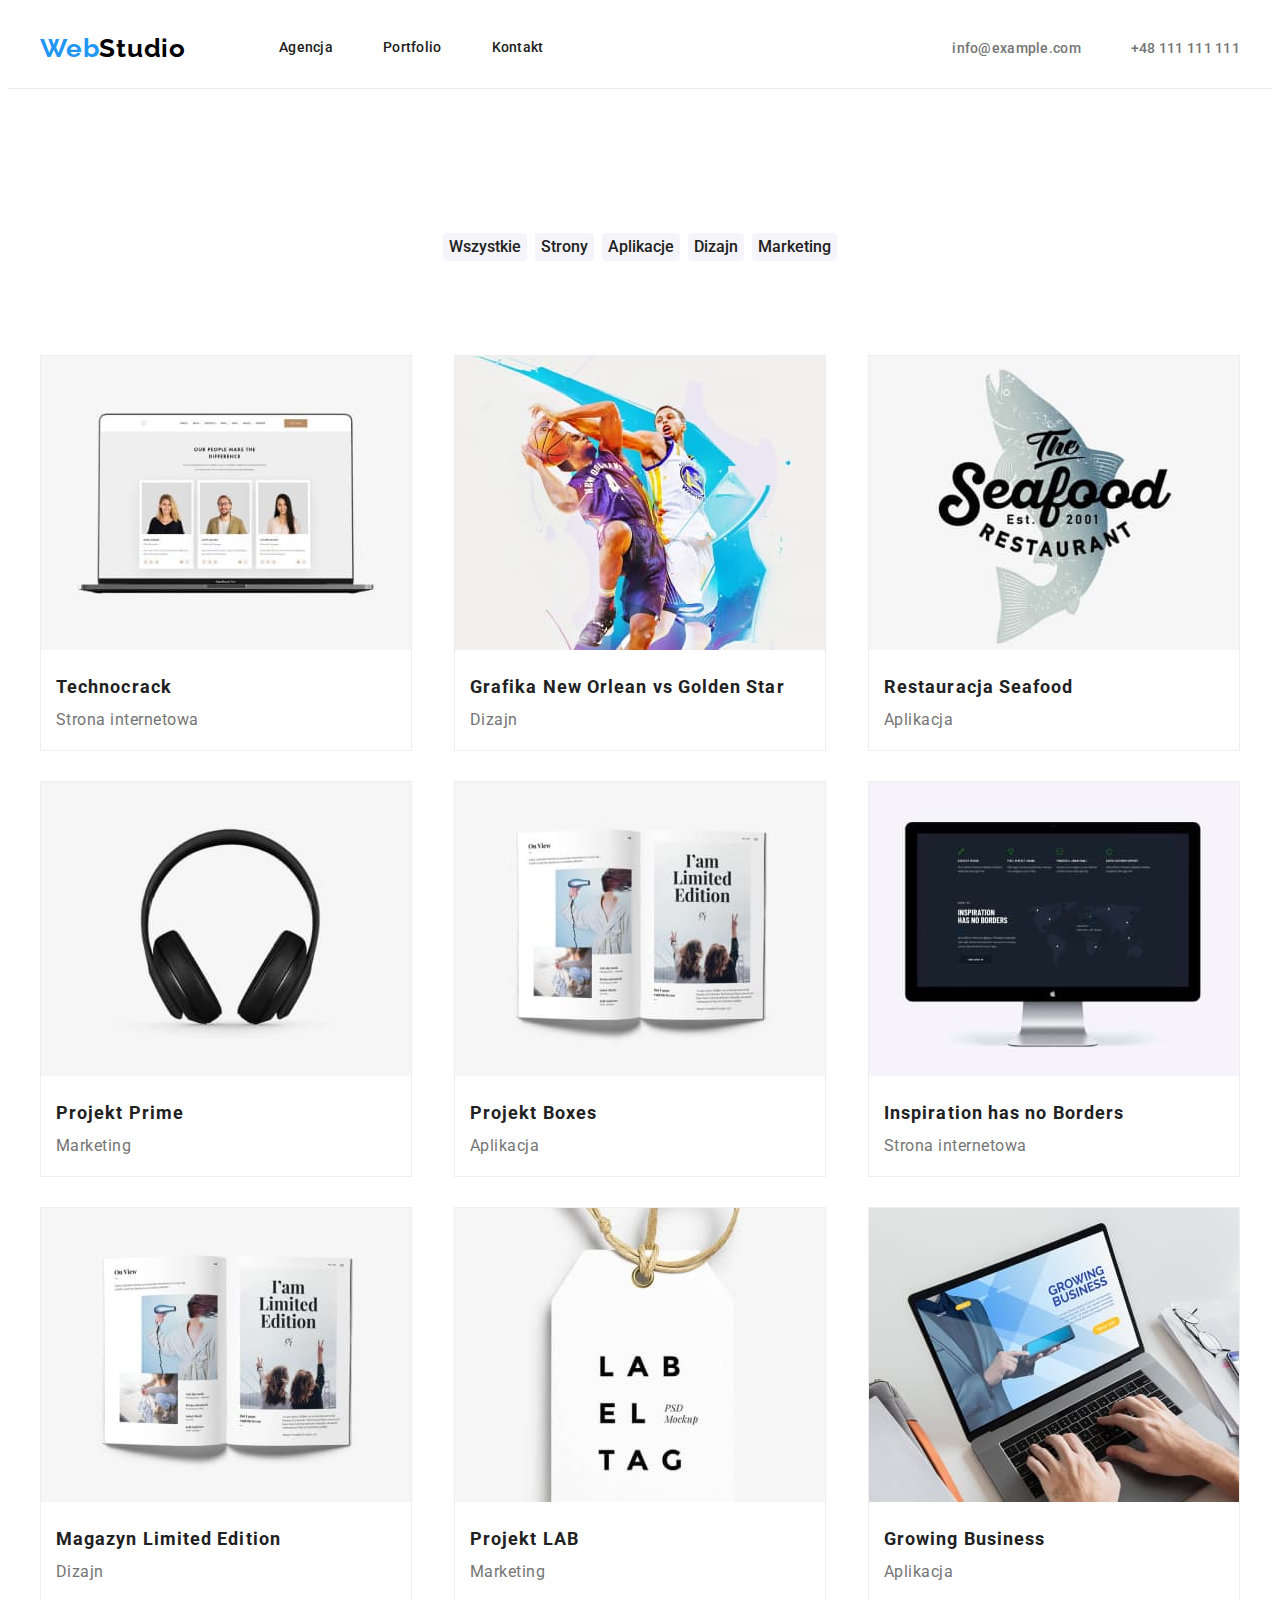
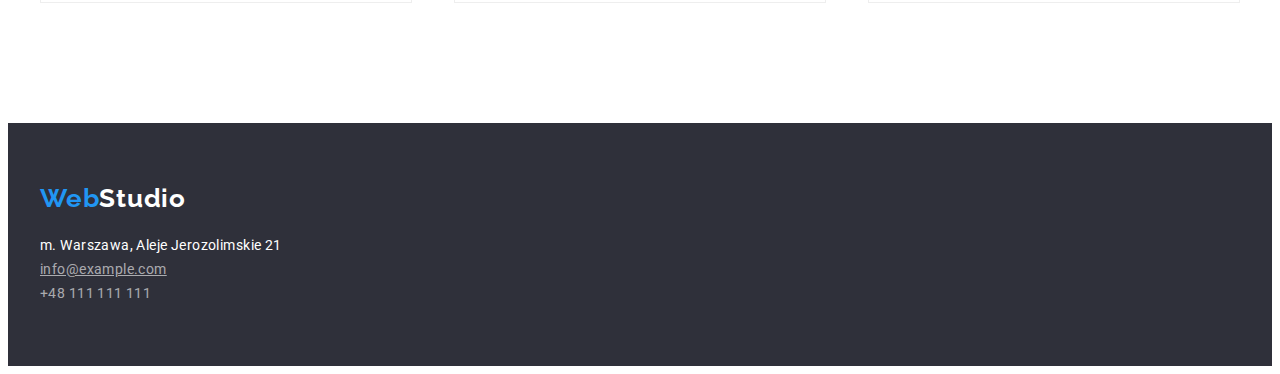
==== portfolio.html @ 2728b2bf "copy" ====
<!DOCTYPE html>
<html lang="en">

<head>
  <meta charset="UTF-8" />
  <meta http-equiv="X-UA-Compatible" content="IE=edge" />
  <meta name="viewport" content="width=device-width, initial-scale=1.0" />
  <title>goit-markup-hw-03</title>

  <link href="https://fonts.googleapis.com/css2?family=Raleway:wght@700&family=Roboto:wght@400;500;700;900&display=swap"
    rel="stylesheet" />
  <link
    rel="stylesheet"
    href="https://github.com/sindresorhus/modern-normalize/blob/b59ec0d3d8654cbb6843bc9ea45aef5f1d680108/modern-normalize.css"
  />
  <link rel="stylesheet" href="./css/styles.css" />
</head>

<body>
  <header class="header">
    <div class="container nav-flex">
      <nav class="header-nav"></nav>
      <a href="index.html" class="link logo-blue">Web<span class="logo-black">Studio</span></a>

      <ul class="header-nav-list list">
        <li class="header-nav-item">
          <a href="index.html" class="link agencja-button">Agencja</a>
        </li>
        <li class="header-nav-item">
          <a href="portfolio.html" class="link portfolio-button">Portfolio</a>
        </li>
        <li class="header-nav-item"><a href="Kontakt" class="link kontakty-button">Kontakt</a></li>
      </ul>
      </nav>
      <ul class="header-contact-list list">
        <li class="header-contact-item">
          <a href="mailto:info@example.com" class="link address-header">info@example.com</a>
        </li>
        <li class="header-contact-item">
          <a href="tel:+48111111111" class="link address-header">+48 111 111 111</a>
        </li>
      </ul>
    </div>
  </header>
  <main>
    <section class="portfolio-section">
      <div class="container">
        <ul class="list portfolio-button-list">
          <li class="portfolio-button-space"><button class="button" type="button">Wszystkie</button></li>
          <li class="portfolio-button-space"><button class="button" type="button">Strony</button></li>
          <li class="portfolio-button-space"><button class="button" type="button">Aplikacje</button></li>
          <li class="portfolio-button-space"><button class="button" type="button">Dizajn</button></li>
          <li class="portfolio-button-space"><button class="button" type="button">Marketing</button></li>
        </ul>
      </div>
    </section>
    <section>
      <div class="container">
        <ul class="list portfolio-list">
          <li class="portfolio-item">
            <img src="images/laptop_op.jpg" alt="Laptop" width="370" height="294" />
            <div class="portfolio-border">
              <h3 class="link">Technocrack</h3>
              <p class="link">Strona internetowa</p>
            </div>
          </li>
          <li class="portfolio-item">
            <img src="images/basketball_op.jpg" alt="Playing basketball" width="370" height="294" />
            <div class="portfolio-border">
              <h3 class="link">Grafika New Orlean vs Golden Star</h3>
              <p class="link">Dizajn</p>
            </div>
          </li>
          <li class="portfolio-item">
            <img src="images/seafood_op.jpg" alt="Seafood poster" width="370" height="294" />
            <div class="portfolio-border">
              <h3 class="link">Restauracja Seafood</h3>
              <p class="link">Aplikacja</p>
            </div>
          </li>
          <li class="portfolio-item">
            <img src="images/headphones_op.jpg" alt="Headphones" width="370" height="294" />
            <div class="portfolio-border">
              <h3 class="link">Projekt Prime</h3>
              <p class="link">Marketing</p>
            </div>
          </li>
          <li class="portfolio-item">
            <img src="images/book_op.jpg" alt="Box" width="370" height="294" />
            <div class="portfolio-border">
              <h3 class="link">Projekt Boxes</h3>
              <p class="link">Aplikacja</p>
            </div>
          </li>
          <li class="portfolio-item">
            <img src="images/imac_op.jpg" alt="iMac" width="370" height="294" />
            <div class="portfolio-border">
              <h3 class="link">Inspiration has no Borders</h3>
              <p class="link">Strona internetowa</p>
            </div>
          </li>
          <li class="portfolio-item">
            <img src="images/book_op.jpg" alt="Book" width="370" height="294" />
            <div class="portfolio-border">
              <h3 class="link">Magazyn Limited Edition</h3>
              <p class="link">Dizajn</p>
            </div>
          </li>
          <li class="portfolio-item">
            <img src="images/label_op.jpg" alt="Label" width="370" height="294" />
            <div class="portfolio-border">
              <h3 class="link">Projekt LAB</h3>
              <p class="link">Marketing</p>
            </div>
          </li>
          <li class="portfolio-item">
            <img src="images/laptop-writing_op.jpg" alt="Writing on laptop" width="370" height="294" />
            <div class="portfolio-border">
              <h3 class="link">Growing Business</h3>
              <p class="link">Aplikacja</p>
            </div>
          </li>
        </ul>
      </div>
    </section>
  </main>
  <footer class="footer">
    <div class="container">
      <a href="index.html" class="link logo-blue">Web<span class="logo-white">Studio</span></a>
      <address class="footer-con">
        <ul class="list">
          <li class="address-footer">m. Warszawa, Aleje Jerozolimskie 21</li>
          <li>
            <a href="mailto:info@example.com" class="link link-footer">info@example.com</a>
          </li>
          <li>
            <a href="tel:+48111111111" class="link footer-tel">+48 111 111 111</a>
          </li>
        </ul>
      </address>
    </div>
  </footer>
</body>

</html>
---- css/styles.css ----
h1,
h2,
h3,
h4,
h5,
h6,
p,
ul {
  margin: 0;
  padding: 0;
}

.container {
  width: 1200px;
  margin-left: auto;
  margin-right: auto;
}
.header {
  border-bottom: 1px solid #ececec;
  height: 80px;
}

.header-nav {
  display: flex;
  align-items: center;
}

.nav-flex {
  display: flex;
  align-items: center;
}

.header-nav-list {
  display: flex;
  margin-left: 93px;
}

.header-nav-item:not(:last-child) {
  margin-right: 50px;
}

body {
  font-family: "Roboto";
  font-style: normal;
  background: #ffffff;
}

.link {
  text-decoration: none;
}

.list {
  list-style: none;
}

.logo-blue {
  font-family: "Raleway";
  font-weight: 700;
  font-size: 26px;
  line-height: 1.19;
  letter-spacing: 0.03em;
  color: #2196f3;
}

.logo-black {
  font-family: "Raleway";
  font-weight: 700;
  font-size: 26px;
  line-height: 1.19;
  letter-spacing: 0.03em;
  color: #000000;
}
.logo-white {
  font-family: "Raleway";
  font-weight: 700;
  font-size: 26px;
  line-height: 1.19;
  letter-spacing: 0.03em;
  color: #ffffff;
}

.agencja-button {
  display: block;
  padding-top: 32px;
  padding-bottom: 32px;

  font-weight: 500;
  font-size: 14px;
  line-height: 1.14;
  letter-spacing: 0.02em;
  color: #212121;
}
.portfolio-button {
  display: block;
  padding-top: 32px;
  padding-bottom: 32px;

  font-weight: 500;
  font-size: 14px;
  line-height: 1.14;
  letter-spacing: 0.02em;
  color: #212121;
}

.kontakty-button {
  display: block;
  padding-top: 32px;
  padding-bottom: 32px;

  font-weight: 500;
  font-size: 14px;
  line-height: 1.14;
  letter-spacing: 0.02em;
  color: #212121;
}

.header-contact-list {
  display: flex;
  margin-left: auto;
}

.header-contact-item {
  margin-left: 50px;
}

.button {
  font-family: "Roboto";
  font-weight: 500;
  font-size: 16px;
  line-height: 1.625;
  letter-spacing: 3%;
  border-radius: 4px;
  border-color: #f5f4fa;
  border-style: none;
  background-color: #f5f4fa;
  color: #212121;
  cursor: pointer;
}
.button:hover,
.button:focus {
  background-color: #2196f3;
  color: #ffffff;
}

.link:hover,
.link:focus {
  text-decoration: none;
  color: #2196f3;
}

.link-color {
  color: #757575;
}

.link-footer {
  font-style: normal;
  font-weight: 400;
  font-size: 14px;
  line-height: 1.71;
  letter-spacing: 0.03em;
  text-decoration-line: underline;
  color: rgba(255, 255, 255, 0.6);
}

.footer-tel {
  font-style: normal;
  font-weight: 400;
  font-size: 14px;
  line-height: 1.71;
  letter-spacing: 0.03em;
  text-decoration-line: none;
  color: rgba(255, 255, 255, 0.6);
}
.footer {
  background-color: #2f303a;
  padding-top: 60px;
  padding-bottom: 60px;
}

.footer-con {
  margin-top: 20px;
}

.address-footer {
  font-style: normal;
  font-weight: 400;
  font-size: 14px;
  line-height: 1.71;
  letter-spacing: 0.03em;
  color: #ffffff;
}

.address-header {
  font-style: normal;
  font-weight: 500;
  font-size: 14px;
  line-height: 1.14;
  letter-spacing: 0.02em;
  color: #757575;
}

h3 {
  font-weight: 700;
  font-size: 18px;
  line-height: 2;
  letter-spacing: 0.06em;
  color: #212121;
}

p {
  font-weight: 400;
  font-size: 16px;
  line-height: 1.875;
  letter-spacing: 0.03em;
  color: #757575;
}

.main-section {
  font-size: 44px;
  padding-top: 200px;
  padding-bottom: 280px;
  height: 120px;
  color: #ffffff;
  text-align: center;
  background-color: #2f303a;
}

.main-section-h1 {
  margin-left: auto;
  margin-right: auto;
  max-width: 696px;
  font-weight: 900;
  line-height: 1.36;
  letter-spacing: 0.06em;
  text-transform: uppercase;
}

.middle-section {
  padding-top: 94px;
  padding-bottom: 94px;
}

.middle-list {
  display: flex;
  justify-content: space-between;
}

.middle-title {
  margin-bottom: 10px;
  font-weight: 700;
  font-size: 14px;
  line-height: 1.14;
  text-transform: uppercase;
}

.middle-text {
  font-size: 14px;
  line-height: 1.71;
}

.work-section {
  padding-bottom: 94px;
}

.work-list {
  display: flex;
  justify-content: space-between;
}

.section-title {
  margin-bottom: 50px;
  text-align: center;
}

.team-section {
  padding-top: 94px;
  padding-bottom: 94px;
  background-color: #f5f4fa;
}

.team-list {
  display: flex;
  justify-content: space-between;
}
.team-item {
  box-sizing: border-box;
  background-color: #ffffff;
  box-shadow: 0px 1px 3px rgba(0, 0, 0, 0.12), 0px 1px 1px rgba(0, 0, 0, 0.14),
    0px 2px 1px rgba(0, 0, 0, 0.2);
  border-radius: 0px 0px 4px 4px;
}
.team-whole {
  padding: 30px 0px;
}

.team-people {
  font-weight: 500;
  font-size: 16px;
  line-height: 1.19;
  text-align: center;
}

.team-possition {
  margin-top: 10px;

  font-size: 16px;
  line-height: 1.19;
  text-align: center;
}

.button-main {
  font-family: "Roboto";
  font-weight: 700;
  font-size: 16px;
  line-height: 1.88;
  letter-spacing: 0.06em;
  border-radius: 4px;
  display: inline-block;
  min-width: 200px;
  border: 1px solid transparent;
  padding: 10px 32px;
  align-items: center;
  text-align: center;
  border-color: #f5f4fa;
  border-style: none;
  background-color: #2196f3;
  color: #ffffff;
  cursor: pointer;
}
.button-main:hover,
.button-main:focus {
  background-color: #2196f3;
  color: #ffffff;
}

.font-name {
  font-weight: 500;
  font-size: 16px;
  line-height: 1.19;
  letter-spacing: 0.03em;
  color: #212121;
}

.font-possition {
  font-weight: 400;
  font-size: 16px;
  line-height: 1.19;
  letter-spacing: 0.03em;
  color: #757575;
}

.portfolio-section {
  padding-top: 94px;
  padding-bottom: 94px;
}
.portfolio-button-list {
  display: flex;
  justify-content: center;
  margin-top: 50px;
  margin-left: 862;
}
.portfolio-list {
  display: flex;
  flex-wrap: wrap;
  justify-content: space-between;
  padding-bottom: 90px;
}
.portfolio-item {
  box-sizing: border-box;
  border: 1px solid;
  border-color: #eeeeee;
  background-color: #ffffff;
  margin-bottom: 30px;
}
.portfolio-trans {
  border: 1px solid #eeeeee;
  border-top: transparent;
  padding: 20px 24px;
}
.portfolio-button-space:not(:last-child) {
  margin-right: 8px;
}
.portfolio-border {
  padding-left: 15px;
  padding-top: 15px;
  padding-bottom: 15px;
}
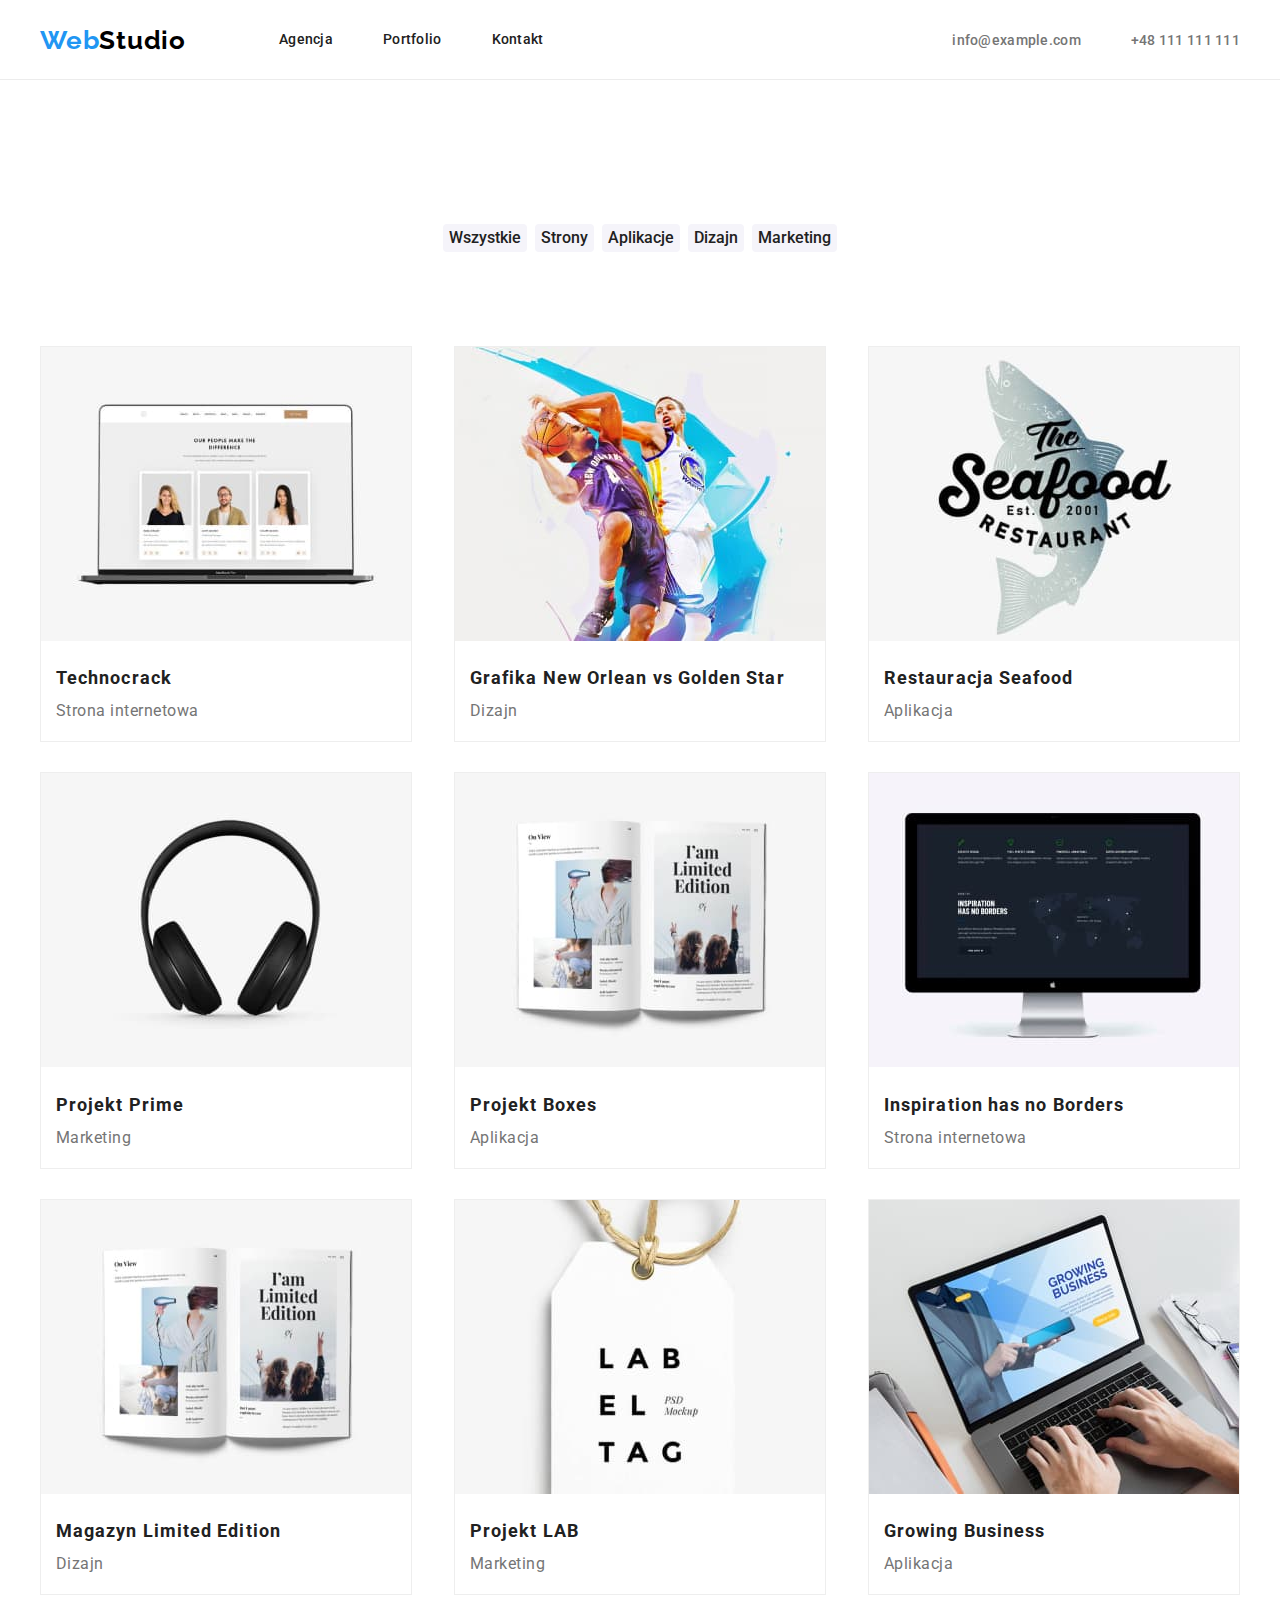
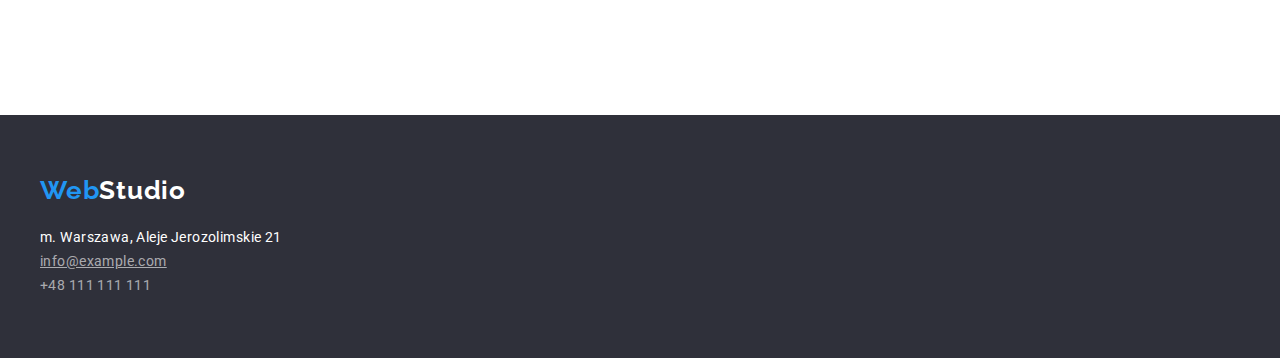
==== commit d654f44d: "index" ====
--- a/portfolio.html
+++ b/portfolio.html
@@ -9,10 +9,7 @@
 
   <link href="https://fonts.googleapis.com/css2?family=Raleway:wght@700&family=Roboto:wght@400;500;700;900&display=swap"
     rel="stylesheet" />
-  <link
-    rel="stylesheet"
-    href="https://github.com/sindresorhus/modern-normalize/blob/b59ec0d3d8654cbb6843bc9ea45aef5f1d680108/modern-normalize.css"
-  />
+    <link rel="stylesheet" href="https://cdnjs.cloudflare.com/ajax/libs/modern-normalize/1.1.0/modern-normalize.css" />
   <link rel="stylesheet" href="./css/styles.css" />
 </head>
 
--- a/css/styles.css
+++ b/css/styles.css
@@ -172,6 +172,7 @@
   color: rgba(255, 255, 255, 0.6);
 }
 .footer {
+  display: flex;
   background-color: #2f303a;
   padding-top: 60px;
   padding-bottom: 60px;
@@ -180,7 +181,9 @@
 .footer-con {
   margin-top: 20px;
 }
-
+.footer-flex {
+  display: flex;
+}
 .address-footer {
   font-style: normal;
   font-weight: 400;
@@ -222,7 +225,16 @@
   height: 120px;
   color: #ffffff;
   text-align: center;
-  background-color: #2f303a;
+  background-image: linear-gradient(
+      to right,
+      rgba(47, 48, 58, 0.4),
+      rgba(47, 48, 58, 0.4)
+    ),
+    url(../images/main.jpg);
+  background-color: var(--hero-background-color);
+  background-repeat: no-repeat;
+  background-position: center;
+  background-size: cover;
 }
 
 .main-section-h1 {
@@ -385,3 +397,105 @@
   padding-top: 15px;
   padding-bottom: 15px;
 }
+.contact-icon {
+  margin-right: 10px;
+  fill: currentColor;
+}
+.middle-icon {
+  display: flex;
+  width: 270px;
+  height: 120px;
+  align-items: center;
+  justify-content: center;
+  flex-direction: column;
+  margin-bottom: 30px;
+  background-color: #f5f4fa;
+}
+
+.social-list {
+  display: flex;
+  padding: 0px 32px;
+  margin-top: 16px;
+  list-style: none;
+  justify-content: space-between;
+  align-items: center;
+}
+
+.social-item {
+  width: 44px;
+  height: 44px;
+}
+
+.social-link {
+  width: 44px;
+  height: 44px;
+  display: block;
+  border-radius: 50%;
+  color: #afb1b8;
+  background-color: #f5f4fa;
+}
+
+.social-link:hover,
+.social-link:focus {
+  color: #ffffff;
+  background-color: #2196f3;
+}
+
+.social-icon {
+  margin: 12px 0px 0px 12px;
+  fill: currentColor;
+}
+
+.client-section {
+  padding-top: 94px;
+  padding-bottom: 94px;
+}
+
+.client-title {
+  margin-bottom: 50px;
+  font-weight: 700;
+  font-size: 36px;
+  line-height: 1.17;
+  text-align: center;
+}
+
+.client-list {
+  display: flex;
+  list-style: none;
+  justify-content: space-between;
+  align-items: center;
+}
+
+.client-item {
+  box-sizing: border-box;
+}
+
+.client-link {
+  display: block;
+  border: 1px solid #afb1b8;
+  color: #afb1b8;
+  background-color: #fff;
+  padding: 16px 32px;
+}
+
+.client-link:hover,
+.client-link:focus {
+  color: #2196f3;
+  border-color: #2196f3;
+}
+
+.client-icon {
+  fill: currentColor;
+}
+.footer-list {
+  display: flex;
+  padding: 0;
+  margin-top: 0;
+  list-style: none;
+  justify-content: space-between;
+  align-items: center;
+}
+.footer-social-flex {
+  margin-left: 500px;
+  width: 206px;
+}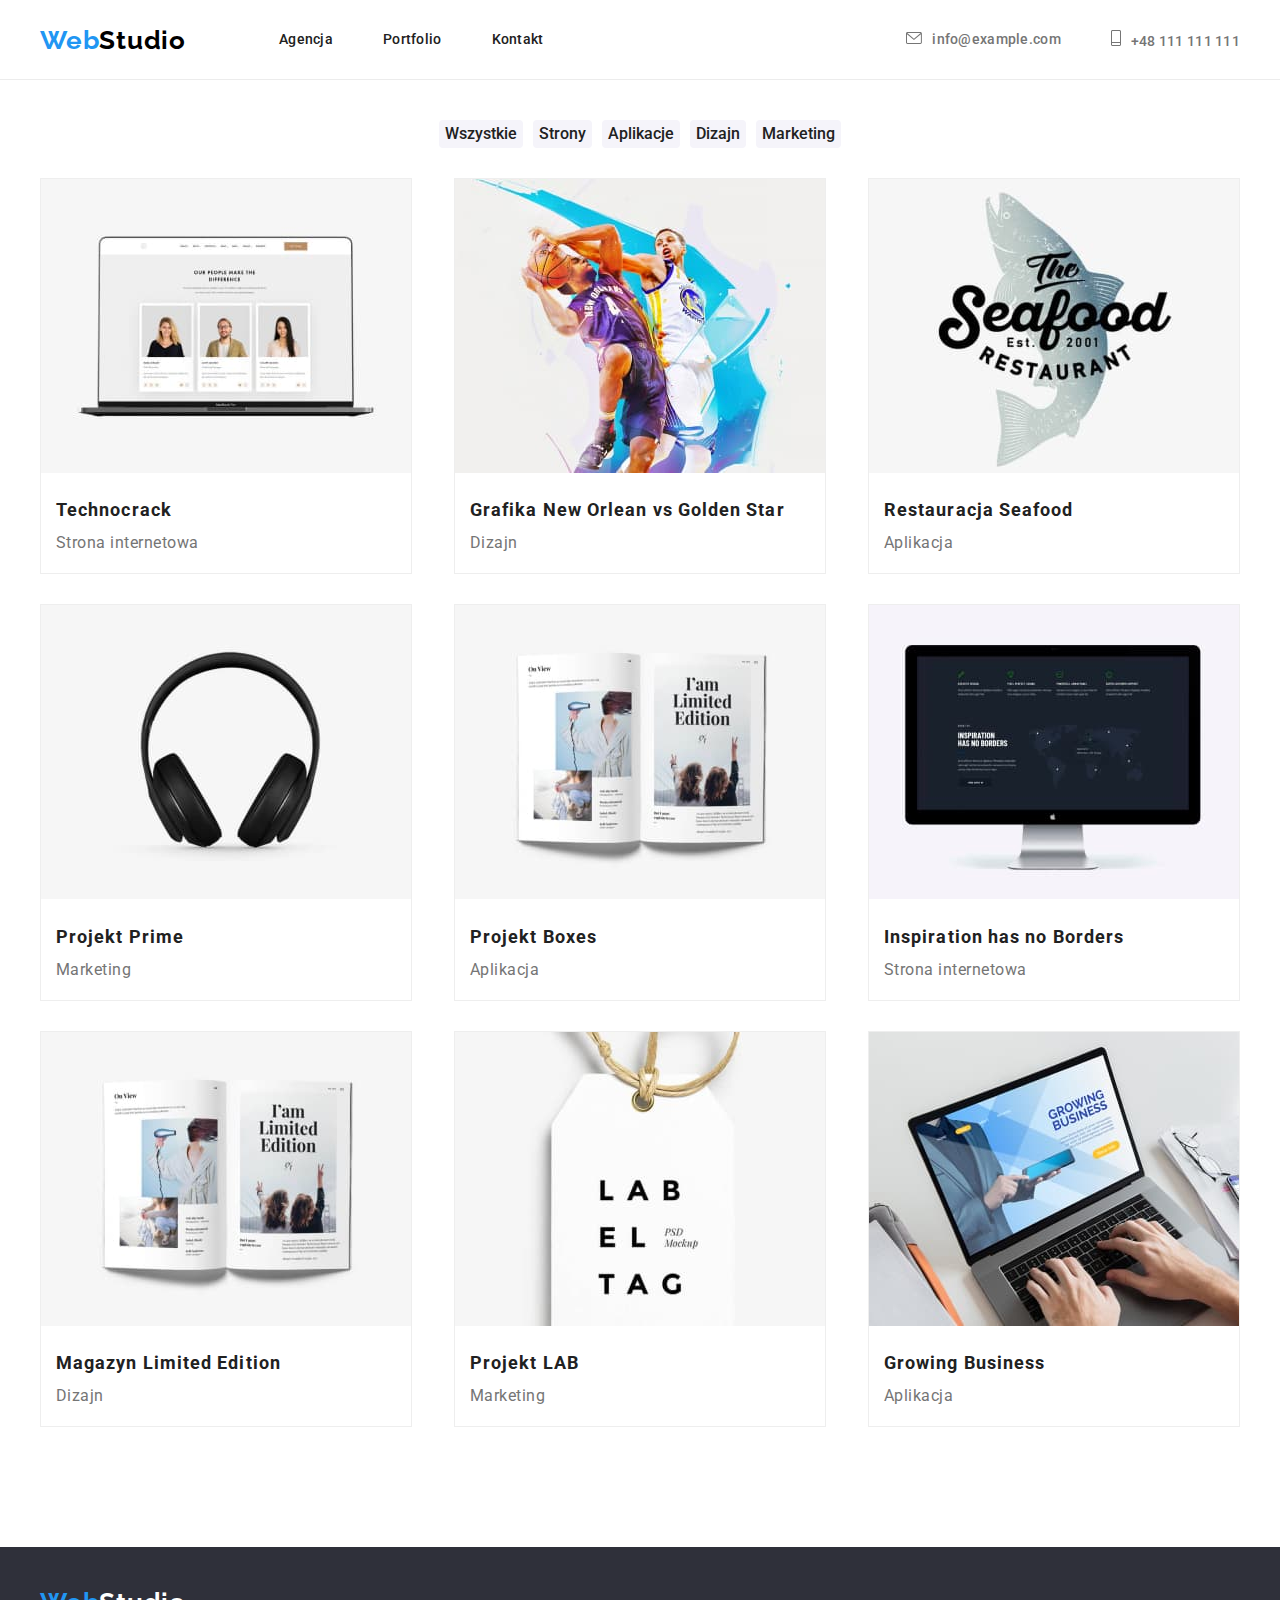
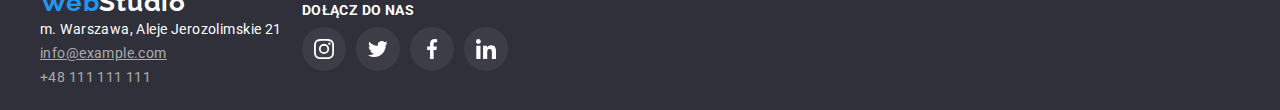
==== commit 81b206d4: "fin" ====
--- a/portfolio.html
+++ b/portfolio.html
@@ -5,7 +5,7 @@
   <meta charset="UTF-8" />
   <meta http-equiv="X-UA-Compatible" content="IE=edge" />
   <meta name="viewport" content="width=device-width, initial-scale=1.0" />
-  <title>goit-markup-hw-03</title>
+  <title>goit-markup-hw-04</title>
 
   <link href="https://fonts.googleapis.com/css2?family=Raleway:wght@700&family=Roboto:wght@400;500;700;900&display=swap"
     rel="stylesheet" />
@@ -21,7 +21,7 @@
 
       <ul class="header-nav-list list">
         <li class="header-nav-item">
-          <a href="index.html" class="link agencja-button">Agencja</a>
+          <a href="Agencja" class="link agencja-button">Agencja</a>
         </li>
         <li class="header-nav-item">
           <a href="portfolio.html" class="link portfolio-button">Portfolio</a>
@@ -31,10 +31,15 @@
       </nav>
       <ul class="header-contact-list list">
         <li class="header-contact-item">
-          <a href="mailto:info@example.com" class="link address-header">info@example.com</a>
+          <a href="mailto:info@example.com" class="link address-header"><svg class="contact-icon" width="16"
+              height="12">
+              <use href="./images/icons.svg#icon-envelope"></use>
+            </svg>info@example.com</a>
         </li>
         <li class="header-contact-item">
-          <a href="tel:+48111111111" class="link address-header">+48 111 111 111</a>
+          <a href="tel:+48111111111" class="link address-header"><svg class="contact-icon" width="10" height="16">
+              <use href="./images/icons.svg#icon-mobile"></use>
+            </svg>+48 111 111 111</a>
         </li>
       </ul>
     </div>
@@ -123,18 +128,55 @@
   </main>
   <footer class="footer">
     <div class="container">
-      <a href="index.html" class="link logo-blue">Web<span class="logo-white">Studio</span></a>
-      <address class="footer-con">
-        <ul class="list">
-          <li class="address-footer">m. Warszawa, Aleje Jerozolimskie 21</li>
-          <li>
-            <a href="mailto:info@example.com" class="link link-footer">info@example.com</a>
-          </li>
-          <li>
-            <a href="tel:+48111111111" class="link footer-tel">+48 111 111 111</a>
-          </li>
-        </ul>
-      </address>
+      <div class="footer-con">
+        <div>
+        <a href="index.html" class="link logo-blue">Web<span class="logo-white">Studio</span></a>
+        <address class="">
+          <ul class="list">
+            <li class="address-footer">m. Warszawa, Aleje Jerozolimskie 21</li>
+            <li>
+              <a href="mailto:info@example.com" class="link link-footer">info@example.com</a>
+            </li>
+            <li>
+              <a href="tel:+48111111111" class="link footer-tel">+48 111 111 111</a>
+            </li>
+          </ul>
+        </address>
+      </div>
+        <div class="footer-social-flex">
+          <p class="footer-p-text">DOŁĄCZ DO NAS</p>
+          <ul class="footer-list list">
+            <li>
+              <a class="footer-link" href="https://www.instagram.com/">
+                <svg class="footer-icon" width="20" height="20">
+                  <use href="./images/icons.svg#icon-instagram"></use>
+                </svg>
+              </a>
+            </li>
+            <li>
+              <a class="footer-link" href="https://twitter.com/">
+                <svg class="footer-icon" width="20" height="20">
+                  <use href="./images/icons.svg#icon-twitter"></use>
+                </svg>
+              </a>
+            </li>
+            <li>
+              <a class="footer-link" href="https://www.facebook.com/">
+                <svg class="footer-icon" width="20" height="20">
+                  <use href="./images/icons.svg#icon-facebook"></use>
+                </svg>
+              </a>
+            </li>
+            <li>
+              <a class="footer-link" href="https://www.linkedin.com/">
+                <svg class="footer-icon" width="20" height="20">
+                  <use href="./images/icons.svg#icon-linkedin"></use>
+                </svg>
+              </a>
+            </li>
+          </ul>
+        </div>
+      </div>
     </div>
   </footer>
 </body>
--- a/css/styles.css
+++ b/css/styles.css
@@ -174,8 +174,8 @@
 .footer {
   display: flex;
   background-color: #2f303a;
-  padding-top: 60px;
-  padding-bottom: 60px;
+  padding-top: 20px;
+  padding-bottom: 20px;
 }
 
 .footer-con {
@@ -362,13 +362,13 @@
 }
 
 .portfolio-section {
-  padding-top: 94px;
-  padding-bottom: 94px;
+  padding-top: 10px;
+  padding-bottom: 30px;
 }
 .portfolio-button-list {
   display: flex;
   justify-content: center;
-  margin-top: 50px;
+  margin-top: 30px;
   margin-left: 862;
 }
 .portfolio-list {
@@ -384,13 +384,18 @@
   background-color: #ffffff;
   margin-bottom: 30px;
 }
+.portfolio-item:hover,
+.portfolio-item:focus {
+  box-shadow: 0px 3px 1px rgba(0, 0, 0, 0.1), 0px 1px 2px rgba(0, 0, 0, 0.08),
+    0px 2px 2px rgba(0, 0, 0, 0.12);
+}
 .portfolio-trans {
   border: 1px solid #eeeeee;
   border-top: transparent;
   padding: 20px 24px;
 }
 .portfolio-button-space:not(:last-child) {
-  margin-right: 8px;
+  margin-right: 10px;
 }
 .portfolio-border {
   padding-left: 15px;
@@ -487,6 +492,9 @@
 .client-icon {
   fill: currentColor;
 }
+.footer-con {
+  display: flex;
+}
 .footer-list {
   display: flex;
   padding: 0;
@@ -496,6 +504,42 @@
   align-items: center;
 }
 .footer-social-flex {
-  margin-left: 500px;
-  width: 206px;
+  margin-left: 20px;
+}
+.footer-p-text {
+font-family: 'Roboto';
+font-style: normal;
+font-weight: 700;
+font-size: 14px;
+line-height: 16px;
+letter-spacing: 0.03em;
+text-transform: uppercase;
+padding: 15px 0px 10px 0px;
+margin-bottom: 15px;
+color: #FFFFFF;
+width: 113px;
+height: 16px;
+left: 531px;
+top: 2751px;
+}
+
+.footer-link {
+  width: 44px;
+  height: 44px;
+  display: block;
+  border-radius: 50%;
+  color: #ffffff;
+  background-color: #ffffff10;
+  margin-right: 10px;
+}
+
+.footer-link:hover,
+.footer-link:focus {
+  color: #ffffff;
+  background-color: #2196f3;
+}
+
+.footer-icon {
+  margin: 12px 0px 0px 12px;
+  fill: currentColor;
 }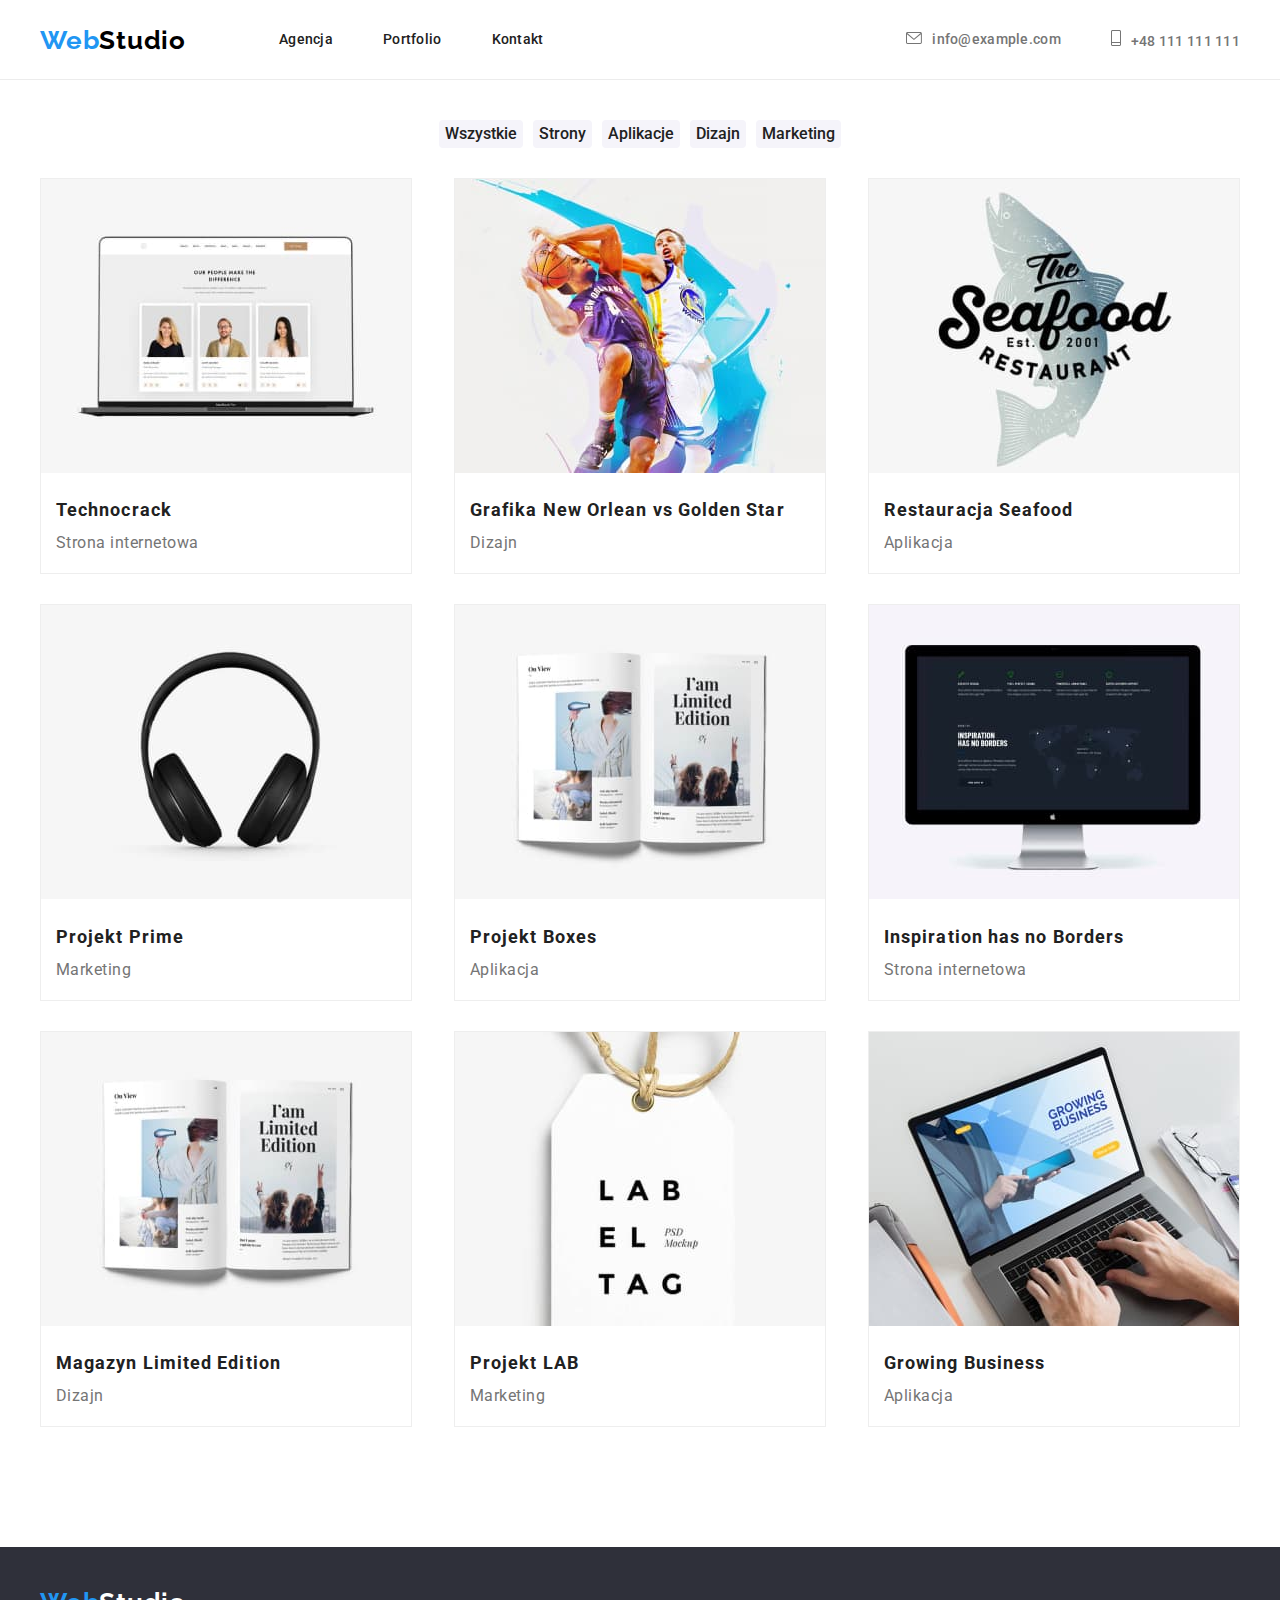
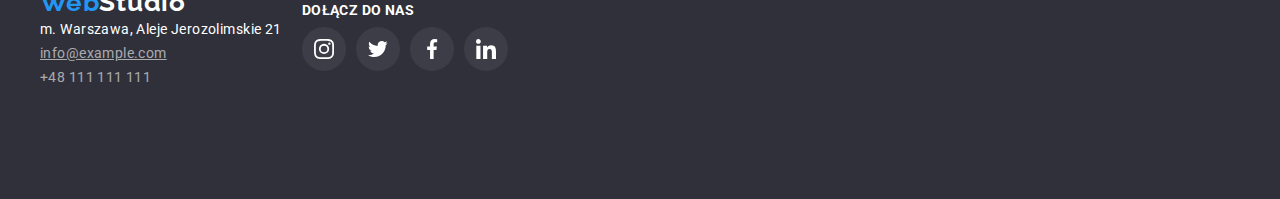
==== commit d7c8c3ed: "poprawka 2" ====
--- a/portfolio.html
+++ b/portfolio.html
@@ -6,7 +6,6 @@
   <meta http-equiv="X-UA-Compatible" content="IE=edge" />
   <meta name="viewport" content="width=device-width, initial-scale=1.0" />
   <title>goit-markup-hw-04</title>
-
   <link href="https://fonts.googleapis.com/css2?family=Raleway:wght@700&family=Roboto:wght@400;500;700;900&display=swap"
     rel="stylesheet" />
     <link rel="stylesheet" href="https://cdnjs.cloudflare.com/ajax/libs/modern-normalize/1.1.0/modern-normalize.css" />
@@ -21,7 +20,7 @@
 
       <ul class="header-nav-list list">
         <li class="header-nav-item">
-          <a href="Agencja" class="link agencja-button">Agencja</a>
+          <a href="index.html" class="link agencja-button">Agencja</a>
         </li>
         <li class="header-nav-item">
           <a href="portfolio.html" class="link portfolio-button">Portfolio</a>
--- a/css/styles.css
+++ b/css/styles.css
@@ -176,6 +176,7 @@
   background-color: #2f303a;
   padding-top: 20px;
   padding-bottom: 20px;
+  height: 252px;
 }
 
 .footer-con {
@@ -223,6 +224,10 @@
   padding-top: 200px;
   padding-bottom: 280px;
   height: 120px;
+  max-width: 1600px;
+  margin-left: auto;
+  margin-right: auto;
+  background-position: center;
   color: #ffffff;
   text-align: center;
   background-image: linear-gradient(
@@ -388,6 +393,7 @@
 .portfolio-item:focus {
   box-shadow: 0px 3px 1px rgba(0, 0, 0, 0.1), 0px 1px 2px rgba(0, 0, 0, 0.08),
     0px 2px 2px rgba(0, 0, 0, 0.12);
+  cursor: pointer;
 }
 .portfolio-trans {
   border: 1px solid #eeeeee;
@@ -437,7 +443,7 @@
   display: block;
   border-radius: 50%;
   color: #afb1b8;
-  background-color: #f5f4fa;
+  background-color: #ffffff;
 }
 
 .social-link:hover,
@@ -507,20 +513,20 @@
   margin-left: 20px;
 }
 .footer-p-text {
-font-family: 'Roboto';
-font-style: normal;
-font-weight: 700;
-font-size: 14px;
-line-height: 16px;
-letter-spacing: 0.03em;
-text-transform: uppercase;
-padding: 15px 0px 10px 0px;
-margin-bottom: 15px;
-color: #FFFFFF;
-width: 113px;
-height: 16px;
-left: 531px;
-top: 2751px;
+  font-family: "Roboto";
+  font-style: normal;
+  font-weight: 700;
+  font-size: 14px;
+  line-height: 16px;
+  letter-spacing: 0.03em;
+  text-transform: uppercase;
+  padding: 15px 0px 10px 0px;
+  margin-bottom: 15px;
+  color: #ffffff;
+  width: 113px;
+  height: 16px;
+  left: 531px;
+  top: 2751px;
 }
 
 .footer-link {
@@ -542,4 +548,4 @@
 .footer-icon {
   margin: 12px 0px 0px 12px;
   fill: currentColor;
-}+}
